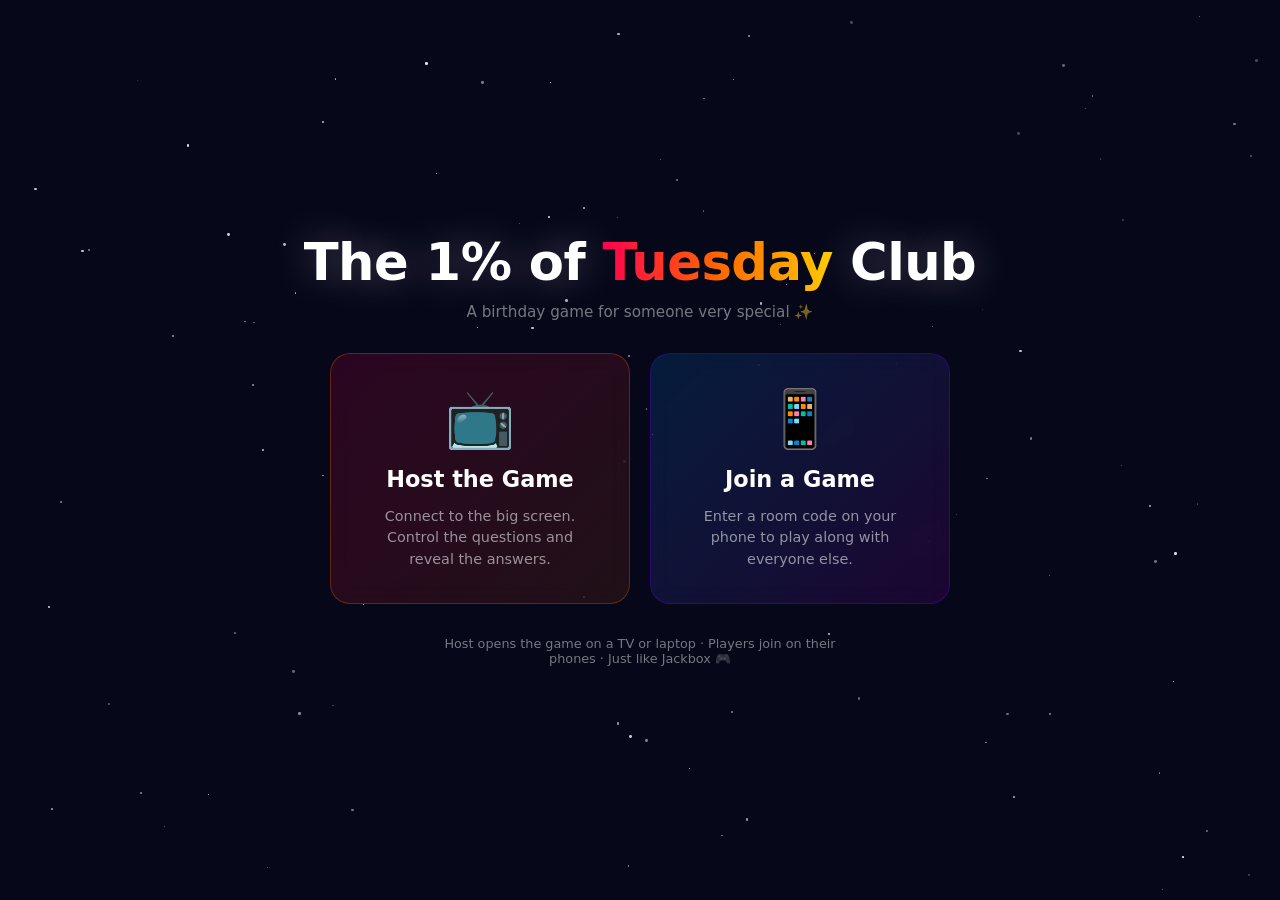
==== 1percent-tuesday/index.html @ ac0c2e14 "Add The 1% of Tuesday Club birthday game Jackbox-style multiplayer party game for Tuesday Powell's 3" ====
<!DOCTYPE html>
<html lang="en">
<head>
  <meta charset="UTF-8">
  <meta name="viewport" content="width=device-width, initial-scale=1.0">
  <title>The 1% of Tuesday Club</title>
  <link rel="stylesheet" href="styles.css">
  <style>
    body { overflow: auto; }
    #app { height: auto; min-height: 100vh; align-items: center; justify-content: center; padding: 40px 20px; display: flex; flex-direction: column; gap: 32px; }
    .card-link { display: block; text-decoration: none; color: inherit; border-radius: 20px; transition: transform .2s ease, box-shadow .2s ease; }
    .card-link:hover { transform: translateY(-4px); box-shadow: 0 20px 60px rgba(0,0,0,.4); }
    .route-card { padding: 32px; display: flex; flex-direction: column; align-items: center; gap: 14px; text-align: center; }
    .route-icon { font-size: 3.5rem; }
    .route-title { font-size: 1.4rem; font-weight: 900; }
    .route-desc { font-size: .9rem; color: rgba(255,255,255,.55); line-height: 1.5; max-width: 220px; }
    .cards-row { display: flex; gap: 20px; flex-wrap: wrap; justify-content: center; width: 100%; max-width: 680px; }
    .host-card { background: linear-gradient(135deg,rgba(255,0,80,.15),rgba(255,102,0,.1)); border: 1px solid rgba(255,100,0,.3); }
    .join-card { background: linear-gradient(135deg,rgba(0,153,255,.15),rgba(204,0,255,.1)); border: 1px solid rgba(100,0,255,.3); }
    .cards-row .card-link { flex: 1; min-width: 200px; max-width: 300px; }
    .subtitle { font-size: .95rem; color: rgba(255,255,255,.45); text-align: center; }
  </style>
</head>
<body>
  <div id="starfield"></div>
  <div id="app">
    <div class="flex-col flex-center gap-12" style="text-align:center">
      <div class="game-title">
        <span class="white">The 1% of&nbsp;</span><span class="rainbow-text">Tuesday</span><span class="white">&nbsp;Club</span>
      </div>
      <div class="subtitle">A birthday game for someone very special ✨</div>
    </div>

    <div class="cards-row">
      <a class="card-link" href="host.html">
        <div class="route-card glass host-card">
          <div class="route-icon">📺</div>
          <div class="route-title">Host the Game</div>
          <div class="route-desc">Connect to the big screen. Control the questions and reveal the answers.</div>
        </div>
      </a>
      <a class="card-link" href="player.html">
        <div class="route-card glass join-card">
          <div class="route-icon">📱</div>
          <div class="route-title">Join a Game</div>
          <div class="route-desc">Enter a room code on your phone to play along with everyone else.</div>
        </div>
      </a>
    </div>

    <div class="subtitle" style="font-size:.8rem; max-width:440px">
      Host opens the game on a TV or laptop · Players join on their phones · Just like Jackbox 🎮
    </div>
  </div>

  <script>
    const sf = document.getElementById('starfield');
    for (let i = 0; i < 120; i++) {
      const s = document.createElement('div');
      const sz = Math.random() * 2.5 + .5;
      s.className = 'star';
      s.style.cssText = `left:${Math.random()*100}%;top:${Math.random()*100}%;width:${sz}px;height:${sz}px;--dur:${2+Math.random()*5}s;--delay:${Math.random()*5}s;--op:${.2+Math.random()*.7}`;
      sf.appendChild(s);
    }
  </script>
</body>
</html>
---- 1percent-tuesday/styles.css ----
*, *::before, *::after { margin: 0; padding: 0; box-sizing: border-box; }

html, body {
  height: 100%;
  font-family: 'Segoe UI', system-ui, -apple-system, sans-serif;
  background: #07071a;
  color: #fff;
  overflow: hidden;
  -webkit-tap-highlight-color: transparent;
  user-select: none;
}

/* ── STARFIELD ── */
#starfield {
  position: fixed; inset: 0; pointer-events: none; z-index: 0; overflow: hidden;
}
.star {
  position: absolute; border-radius: 50%; background: #fff;
  animation: twinkle var(--dur, 3s) ease-in-out infinite var(--delay, 0s);
  opacity: var(--op, 0.5);
}
@keyframes twinkle {
  0%,100% { opacity: var(--op,.5); transform: scale(1); }
  50% { opacity: 0.1; transform: scale(0.6); }
}

/* ── LAYOUT ── */
#app { position: relative; z-index: 1; height: 100vh; overflow: hidden; display: flex; flex-direction: column; }
.screen { display: none; flex-direction: column; height: 100vh; overflow-y: auto; padding: 20px; }
.screen.active { display: flex; animation: fadeIn .35s ease; }
@keyframes fadeIn { from { opacity: 0; transform: translateY(8px); } to { opacity: 1; transform: translateY(0); } }

/* ── RAINBOW UTILITIES ── */
.rainbow-text {
  background: linear-gradient(90deg, #ff0050,#ff6600,#ffcc00,#33ff99,#0099ff,#cc00ff,#ff0050);
  background-size: 300% auto;
  -webkit-background-clip: text; background-clip: text; -webkit-text-fill-color: transparent;
  animation: rainbowFlow 3s linear infinite;
}
@keyframes rainbowFlow { to { background-position: 300% center; } }

.rainbow-border {
  border: 2px solid transparent;
  background: linear-gradient(#0d0d2b,#0d0d2b) padding-box,
              linear-gradient(135deg,#ff0050,#ff6600,#ffcc00,#33ff99,#0099ff,#cc00ff) border-box;
}
.rainbow-bg {
  background: linear-gradient(135deg,#ff005033,#ff660033,#ffcc0033,#33ff9933,#0099ff33,#cc00ff33);
  border: 1px solid rgba(255,255,255,.1);
}

/* ── GAME TITLE ── */
.game-title { font-size: clamp(1.4rem, 5vw, 3.2rem); font-weight: 900; text-align: center; line-height: 1.1; letter-spacing: -.01em; }
.game-title .white { color: #fff; text-shadow: 0 0 40px rgba(255,255,255,.3); }

/* ── DIFFICULTY BADGE ── */
.diff-badge {
  display: inline-flex; align-items: center; justify-content: center;
  width: 72px; height: 72px; border-radius: 50%; font-size: 1rem; font-weight: 900;
  border: 3px solid; flex-shrink: 0;
}
.diff-100 { border-color: #33ff99; color: #33ff99; box-shadow: 0 0 20px #33ff9955; }
.diff-95  { border-color: #66ff66; color: #66ff66; }
.diff-90  { border-color: #99ff33; color: #99ff33; }
.diff-85  { border-color: #ccff00; color: #ccff00; }
.diff-80  { border-color: #ffee00; color: #ffee00; }
.diff-75  { border-color: #ffcc00; color: #ffcc00; }
.diff-70  { border-color: #ffaa00; color: #ffaa00; }
.diff-65  { border-color: #ff8800; color: #ff8800; }
.diff-60  { border-color: #ff6600; color: #ff6600; }
.diff-55  { border-color: #ff4400; color: #ff4400; }
.diff-50  { border-color: #ff2200; color: #ff2200; }
.diff-45  { border-color: #ff0055; color: #ff0055; }
.diff-40  { border-color: #ee0077; color: #ee0077; }
.diff-35  { border-color: #dd00aa; color: #dd00aa; }
.diff-30  { border-color: #cc00cc; color: #cc00cc; }
.diff-25  { border-color: #bb00ee; color: #bb00ee; }
.diff-20  { border-color: #9900ff; color: #9900ff; box-shadow: 0 0 20px #9900ff55; }
.diff-15  { border-color: #7700ff; color: #7700ff; }
.diff-10  { border-color: #5500ff; color: #5500ff; box-shadow: 0 0 25px #5500ff66; }
.diff-1   { border-color: #ff00ff; color: #ff00ff; box-shadow: 0 0 30px #ff00ff88; animation: pulseBadge 1s ease-in-out infinite; }
@keyframes pulseBadge { 0%,100% { box-shadow: 0 0 30px #ff00ff88; } 50% { box-shadow: 0 0 60px #ff00ffcc, 0 0 100px #ff00ff44; } }

/* ── QUESTION CARD ── */
.q-card {
  background: rgba(255,255,255,.06); border-radius: 20px; padding: clamp(16px,3vw,36px);
  backdrop-filter: blur(12px); border: 1px solid rgba(255,255,255,.1);
  max-width: 1000px; width: 100%; margin: 0 auto;
}
.q-text { font-size: clamp(1.1rem, 2.5vw, 1.8rem); font-weight: 700; line-height: 1.35; }

/* ── ANSWER GRID (HOST) ── */
.answer-grid { display: grid; grid-template-columns: 1fr 1fr; gap: 12px; margin-top: 20px; }
.answer-opt {
  display: flex; align-items: center; gap: 14px; padding: 16px 20px;
  border-radius: 14px; background: rgba(255,255,255,.07); border: 2px solid rgba(255,255,255,.12);
  font-size: clamp(.85rem, 1.6vw, 1.15rem); transition: all .4s ease; cursor: default;
}
.answer-opt .letter {
  width: 40px; height: 40px; border-radius: 50%; display: flex; align-items: center;
  justify-content: center; font-weight: 900; font-size: 1rem; flex-shrink: 0;
}
.answer-opt[data-letter="A"] .letter { background: #ff0055; }
.answer-opt[data-letter="B"] .letter { background: #0099ff; }
.answer-opt[data-letter="C"] .letter { background: #ffcc00; color: #000; }
.answer-opt[data-letter="D"] .letter { background: #cc00ff; }
.answer-opt.correct { background: rgba(51,255,153,.2); border-color: #33ff99; transform: scale(1.02); }
.answer-opt.wrong   { background: rgba(255,0,80,.12); border-color: #ff0055; opacity: .55; }
.answer-opt.correct .letter { background: #33ff99; color: #000; }

/* ── PICTURE OPTIONS ── */
.pic-grid { display: grid; grid-template-columns: 1fr 1fr; gap: 12px; margin-top: 16px; }
.pic-opt {
  display: flex; flex-direction: column; align-items: center; gap: 10px;
  padding: 20px 12px; border-radius: 14px; background: rgba(255,255,255,.07);
  border: 2px solid rgba(255,255,255,.12); font-size: clamp(.8rem,1.4vw,1rem);
  text-align: center; transition: all .4s ease; cursor: default;
}
.pic-opt .pic-emoji { font-size: clamp(2rem,5vw,3.5rem); }
.pic-opt.correct { background: rgba(51,255,153,.2); border-color: #33ff99; transform: scale(1.02); }
.pic-opt.wrong   { background: rgba(255,0,80,.12); border-color: #ff0055; opacity: .55; }

/* ── TIMER ── */
.timer-wrap { position: relative; width: 90px; height: 90px; flex-shrink: 0; }
.timer-wrap svg { transform: rotate(-90deg); width: 90px; height: 90px; }
.timer-track { fill: none; stroke: rgba(255,255,255,.1); stroke-width: 6; }
.timer-fill  { fill: none; stroke: #33ff99; stroke-width: 6; stroke-linecap: round; transition: stroke-dashoffset .9s linear, stroke .5s; }
.timer-num { position: absolute; inset: 0; display: flex; align-items: center; justify-content: center; font-size: 1.8rem; font-weight: 900; }
.timer-urgent .timer-fill { stroke: #ff0055; }
.timer-urgent .timer-num  { color: #ff0055; animation: shakeNum .3s ease infinite; }
@keyframes shakeNum { 0%,100% { transform: scale(1); } 50% { transform: scale(1.15); } }

/* ── PROGRESS BAR ── */
.prog-bar { width: 100%; height: 5px; background: rgba(255,255,255,.1); border-radius: 3px; overflow: hidden; }
.prog-fill { height: 100%; border-radius: 3px; background: linear-gradient(90deg,#ff0050,#ff6600,#ffcc00,#33ff99,#0099ff,#cc00ff); transition: width .5s ease; }

/* ── PLAYER CARDS (LOBBY / LEADERBOARD) ── */
.player-grid { display: flex; flex-wrap: wrap; gap: 12px; justify-content: center; }
.p-card {
  display: flex; flex-direction: column; align-items: center; gap: 6px;
  padding: 14px 12px; border-radius: 16px; background: rgba(255,255,255,.07);
  border: 1px solid rgba(255,255,255,.12); min-width: 90px; position: relative;
  transition: all .3s ease;
}
.p-card.tuesday-card { border-color: #ffcc00; background: rgba(255,204,0,.1); }
.tuesday-crown { position: absolute; top: -14px; left: 50%; transform: translateX(-50%); font-size: 1.4rem; }
.p-name { font-size: .78rem; font-weight: 700; text-align: center; max-width: 80px; overflow: hidden; text-overflow: ellipsis; white-space: nowrap; }
.p-score { font-size: 1.1rem; font-weight: 900; color: #ffcc00; }
.p-answered { font-size: .7rem; color: #33ff99; }

/* ── LEADERBOARD ── */
.lb-list { list-style: none; max-width: 640px; width: 100%; margin: 0 auto; }
.lb-item {
  display: flex; align-items: center; gap: 14px; padding: 14px 18px;
  border-radius: 14px; margin-bottom: 8px; background: rgba(255,255,255,.07);
  border: 1px solid rgba(255,255,255,.1); animation: slideIn .4s ease both;
}
.lb-item:nth-child(1) { background: rgba(255,215,0,.18); border-color: #ffd700; }
.lb-item:nth-child(2) { background: rgba(192,192,192,.15); border-color: #c0c0c0; }
.lb-item:nth-child(3) { background: rgba(205,127,50,.15); border-color: #cd7f32; }
@keyframes slideIn { from { opacity:0; transform:translateX(-30px); } to { opacity:1; transform:translateX(0); } }
.lb-rank { font-size: 1.4rem; font-weight: 900; width: 36px; text-align: center; flex-shrink: 0; }
.lb-info { flex: 1; min-width: 0; }
.lb-score { font-size: 1.2rem; font-weight: 900; color: #ffcc00; flex-shrink: 0; }

/* ── ROOM CODE ── */
.room-code-box {
  font-size: clamp(3rem, 10vw, 6rem); font-weight: 900; letter-spacing: .25em;
  text-align: center; padding: 20px 32px; border-radius: 20px;
  background: rgba(255,255,255,.07); border: 3px solid rgba(255,255,255,.2);
  font-family: 'Courier New', monospace;
}
.join-url { font-size: clamp(.8rem,2vw,1.1rem); color: rgba(255,255,255,.55); text-align: center; }

/* ── CELEBRATION ── */
.celebration-text { font-size: clamp(1rem, 2vw, 1.3rem); text-align: center; color: #ffcc00; padding: 10px 20px; border-radius: 12px; background: rgba(255,204,0,.1); border: 1px solid rgba(255,204,0,.2); }

/* ── BUTTONS ── */
.btn {
  border: none; border-radius: 14px; font-size: 1rem; font-weight: 700;
  cursor: pointer; padding: 14px 28px; transition: all .2s ease; display: inline-flex;
  align-items: center; justify-content: center; gap: 8px;
}
.btn:active { transform: scale(.97); }
.btn-primary { background: linear-gradient(135deg,#cc00ff,#0099ff); color: #fff; }
.btn-primary:hover { box-shadow: 0 8px 30px rgba(204,0,255,.4); transform: translateY(-2px); }
.btn-danger  { background: linear-gradient(135deg,#ff0050,#ff6600); color: #fff; }
.btn-gold    { background: linear-gradient(135deg,#ffcc00,#ff8800); color: #000; }
.btn-ghost   { background: rgba(255,255,255,.1); color: #fff; border: 1px solid rgba(255,255,255,.2); }
.btn-lg { font-size: 1.2rem; padding: 18px 36px; border-radius: 16px; width: 100%; }
.btn:disabled { opacity: .4; cursor: not-allowed; transform: none; }

/* ── INPUTS ── */
input[type="text"] {
  background: rgba(255,255,255,.1); border: 2px solid rgba(255,255,255,.25);
  border-radius: 14px; padding: 16px 20px; color: #fff; font-size: 1.1rem;
  width: 100%; outline: none; transition: border-color .3s; font-family: inherit;
}
input[type="text"]:focus { border-color: #cc00ff; box-shadow: 0 0 20px rgba(204,0,255,.2); }
input[type="text"]::placeholder { color: rgba(255,255,255,.35); }

/* ── MOBILE ANSWER BUTTONS ── */
.mob-answers { display: flex; flex-direction: column; gap: 10px; }
.mob-btn {
  width: 100%; padding: 18px 20px; border-radius: 16px; border: none;
  font-size: 1rem; font-weight: 700; cursor: pointer; transition: all .2s ease;
  display: flex; align-items: center; gap: 14px; text-align: left;
  min-height: 64px; font-family: inherit; color: #fff;
}
.mob-btn:active { transform: scale(.97); }
.mob-btn[data-letter="A"] { background: linear-gradient(135deg,#cc0044,#ff0055); }
.mob-btn[data-letter="B"] { background: linear-gradient(135deg,#005599,#0099ff); }
.mob-btn[data-letter="C"] { background: linear-gradient(135deg,#aa8800,#ffcc00); color: #111; }
.mob-btn[data-letter="D"] { background: linear-gradient(135deg,#880099,#cc00ff); }
.mob-btn .mob-letter { width: 36px; height: 36px; border-radius: 50%; background: rgba(0,0,0,.2); display: flex; align-items: center; justify-content: center; font-size: .9rem; font-weight: 900; flex-shrink: 0; }
.mob-btn.selected { filter: brightness(1.25); transform: scale(.98); box-shadow: 0 0 24px rgba(255,255,255,.3); }
.mob-btn.disabled { opacity: .45; pointer-events: none; }
.mob-btn.correct-reveal { background: linear-gradient(135deg,#009944,#33ff99) !important; color: #000 !important; }
.mob-btn.wrong-reveal   { background: linear-gradient(135deg,#880033,#ff0055) !important; opacity: .55; }
.mob-btn.wrong-reveal .mob-letter { color: #fff; }

/* ── AVATAR SELECTOR ── */
.avatar-grid { display: grid; grid-template-columns: repeat(5, 1fr); gap: 10px; }
.av-pick {
  display: flex; flex-direction: column; align-items: center; gap: 6px;
  padding: 10px 4px; border-radius: 14px; background: rgba(255,255,255,.07);
  border: 2px solid transparent; cursor: pointer; transition: all .2s ease;
}
.av-pick:hover { border-color: rgba(255,255,255,.3); background: rgba(255,255,255,.12); }
.av-pick.chosen { border-color: #ffcc00; background: rgba(255,204,0,.15); }
.av-emoji { font-size: 2rem; }
.av-name  { font-size: .65rem; font-weight: 600; color: rgba(255,255,255,.7); }

/* ── CONNECTION ROUND ── */
.conn-dot { width: 18px; height: 18px; border-radius: 50%; background: rgba(255,255,255,.15); transition: all .5s ease; flex-shrink: 0; }
.conn-dot.match { background: #33ff99; box-shadow: 0 0 10px #33ff99; }
.conn-dot.miss  { background: #ff0055; }

/* ── CONFETTI ── */
.confetti { position: fixed; inset: 0; pointer-events: none; z-index: 999; overflow: hidden; }
.cf { position: absolute; top: -20px; border-radius: 2px; animation: cfFall linear forwards; }
@keyframes cfFall { to { transform: translateY(110vh) rotate(720deg); opacity: 0; } }

/* ── WAITING PULSE ── */
.waiting-avatar { animation: waitPulse 2s ease-in-out infinite; }
@keyframes waitPulse { 0%,100% { transform: scale(1); filter: brightness(1); } 50% { transform: scale(1.08); filter: brightness(1.2); } }

/* ── MISC ── */
.glass { background: rgba(255,255,255,.06); backdrop-filter: blur(12px); border: 1px solid rgba(255,255,255,.1); border-radius: 20px; }
.section-label { font-size: .7rem; font-weight: 700; letter-spacing: .12em; text-transform: uppercase; color: rgba(255,255,255,.4); margin-bottom: 8px; }
.gap-8 { gap: 8px; }
.gap-12 { gap: 12px; }
.gap-16 { gap: 16px; }
.gap-20 { gap: 20px; }
.flex-col { display: flex; flex-direction: column; }
.flex-row { display: flex; flex-direction: row; }
.flex-center { align-items: center; justify-content: center; }
.text-center { text-align: center; }
.w-full { width: 100%; }
.mt-auto { margin-top: auto; }
.dimmed { color: rgba(255,255,255,.5); font-size: .85rem; }
.score-pop { animation: scorePop .4s cubic-bezier(.175,.885,.32,1.275); }
@keyframes scorePop { 0%{transform:scale(0);opacity:0} 80%{transform:scale(1.1)} 100%{transform:scale(1);opacity:1} }
.host-controls { display: flex; gap: 10px; flex-wrap: wrap; padding: 12px; background: rgba(0,0,0,.4); border-top: 1px solid rgba(255,255,255,.08); flex-shrink: 0; }

/* ── FINAL PODIUM ── */
.podium { display: flex; align-items: flex-end; justify-content: center; gap: 12px; padding: 20px 0; }
.podium-col { display: flex; flex-direction: column; align-items: center; gap: 8px; }
.podium-block { width: 110px; border-radius: 12px 12px 0 0; display: flex; align-items: flex-start; justify-content: center; padding-top: 12px; }
.podium-1 { height: 150px; background: linear-gradient(160deg,#ffd700,#ff8800); }
.podium-2 { height: 110px; background: linear-gradient(160deg,#c0c0c0,#888); }
.podium-3 { height: 80px; background: linear-gradient(160deg,#cd7f32,#7a4510); }

/* ── RESPONSIVE ── */
@media (max-width: 480px) {
  .answer-grid, .pic-grid { grid-template-columns: 1fr; }
  .avatar-grid { grid-template-columns: repeat(5,1fr); gap: 6px; }
  .av-emoji { font-size: 1.6rem; }
}
@media (min-height: 700px) and (max-width: 480px) {
  .mob-btn { padding: 22px 20px; font-size: 1.05rem; }
}
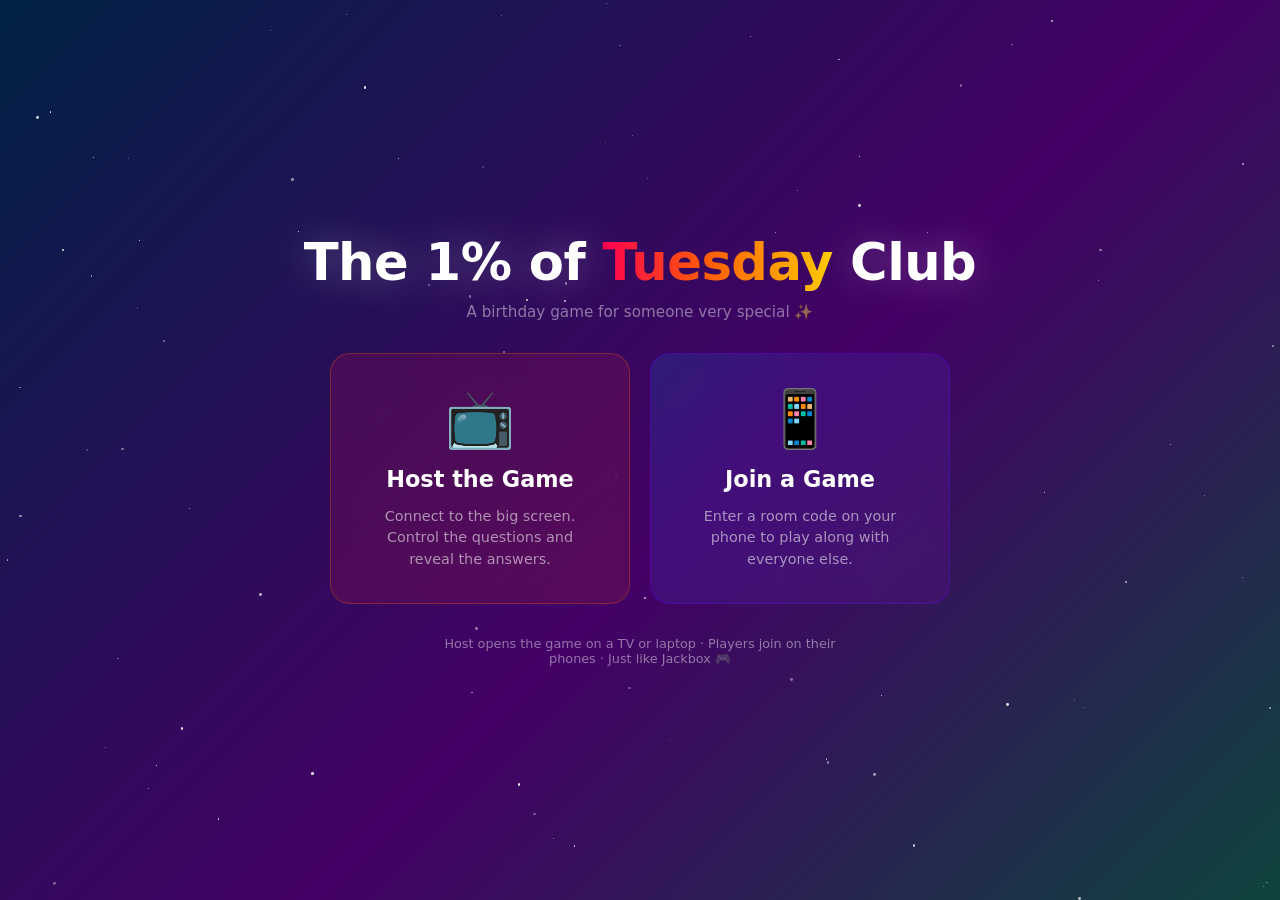
==== commit 246a1f4f: "Add animated background, floating symbols, fix correct/wrong bug, extend timer to 40s - styles.css: " ====
--- a/1percent-tuesday/index.html
+++ b/1percent-tuesday/index.html
@@ -54,14 +54,63 @@
   </div>
 
   <script>
+    // Starfield
     const sf = document.getElementById('starfield');
-    for (let i = 0; i < 120; i++) {
+    for (let i = 0; i < 100; i++) {
       const s = document.createElement('div');
       const sz = Math.random() * 2.5 + .5;
       s.className = 'star';
       s.style.cssText = `left:${Math.random()*100}%;top:${Math.random()*100}%;width:${sz}px;height:${sz}px;--dur:${2+Math.random()*5}s;--delay:${Math.random()*5}s;--op:${.2+Math.random()*.7}`;
       sf.appendChild(s);
     }
+
+    // Floating symbols
+    const SYMS = ['✦','◆','★','✺','✿','❀','◉','✷','✸','✹','✻','✼','❃','❄','❆','❇','❈','❉','❊','✱','✲','⬡','⬢','⬟','◈','◇','✵','✴','✳'];
+    const COLS = ['#ff0050','#ff6600','#ffcc00','#33ff99','#0099ff','#cc00ff','#ff66ff','#ffaacc','#aaffee','#ffffaa'];
+    const symContainer = document.createElement('div');
+    symContainer.style.cssText = 'position:fixed;inset:0;pointer-events:none;z-index:0;overflow:hidden';
+    document.body.appendChild(symContainer);
+
+    function spawnSymbol() {
+      const el = document.createElement('div');
+      const sym = SYMS[Math.floor(Math.random() * SYMS.length)];
+      const col = COLS[Math.floor(Math.random() * COLS.length)];
+      const size = 10 + Math.random() * 28;
+      const startX = Math.random() * 110 - 5;
+      const drift = (Math.random() - 0.5) * 120;
+      const dur = 8 + Math.random() * 14;
+      const delay = Math.random() * dur;
+      const rot = (Math.random() - 0.5) * 360;
+      el.textContent = sym;
+      el.style.cssText = `
+        position:absolute;
+        left:${startX}%;
+        top:-60px;
+        font-size:${size}px;
+        color:${col};
+        opacity:0;
+        text-shadow: 0 0 ${size/2}px ${col}88;
+        animation: floatSym ${dur}s ${delay}s linear infinite;
+        --drift:${drift}px;
+        --rot:${rot}deg;
+        --size:${size}px;
+      `;
+      symContainer.appendChild(el);
+    }
+
+    // Inject keyframes
+    const styleEl = document.createElement('style');
+    styleEl.textContent = `
+      @keyframes floatSym {
+        0%   { transform: translateY(0) translateX(0) rotate(0deg) scale(0.6); opacity: 0; }
+        8%   { opacity: 0.7; }
+        90%  { opacity: 0.4; }
+        100% { transform: translateY(110vh) translateX(var(--drift)) rotate(var(--rot)) scale(1); opacity: 0; }
+      }
+    `;
+    document.head.appendChild(styleEl);
+
+    for (let i = 0; i < 45; i++) spawnSymbol();
   </script>
 </body>
 </html>
--- a/1percent-tuesday/styles.css
+++ b/1percent-tuesday/styles.css
@@ -3,11 +3,24 @@
 html, body {
   height: 100%;
   font-family: 'Segoe UI', system-ui, -apple-system, sans-serif;
-  background: #07071a;
+  background: linear-gradient(-45deg,
+    #3d0066, #001166, #004433, #553300,
+    #660033, #003355, #220066, #005533,
+    #440066, #002244);
+  background-size: 500% 500%;
+  background-attachment: fixed;
+  animation: bgSwirl 16s ease infinite;
   color: #fff;
   overflow: hidden;
   -webkit-tap-highlight-color: transparent;
   user-select: none;
+}
+@keyframes bgSwirl {
+  0%   { background-position: 0% 20%; }
+  25%  { background-position: 80% 0%; }
+  50%  { background-position: 100% 80%; }
+  75%  { background-position: 20% 100%; }
+  100% { background-position: 0% 20%; }
 }
 
 /* ── STARFIELD ── */
@@ -208,10 +221,11 @@
   min-height: 64px; font-family: inherit; color: #fff;
 }
 .mob-btn:active { transform: scale(.97); }
-.mob-btn[data-letter="A"] { background: linear-gradient(135deg,#cc0044,#ff0055); }
-.mob-btn[data-letter="B"] { background: linear-gradient(135deg,#005599,#0099ff); }
-.mob-btn[data-letter="C"] { background: linear-gradient(135deg,#aa8800,#ffcc00); color: #111; }
-.mob-btn[data-letter="D"] { background: linear-gradient(135deg,#880099,#cc00ff); }
+.mob-btn[data-letter="A"],
+.mob-btn[data-letter="B"],
+.mob-btn[data-letter="C"],
+.mob-btn[data-letter="D"] { background: rgba(15,15,35,0.85); border: 2px solid rgba(255,255,255,0.18); color: #fff; }
+.mob-btn[data-letter="C"] { color: #fff; }
 .mob-btn .mob-letter { width: 36px; height: 36px; border-radius: 50%; background: rgba(0,0,0,.2); display: flex; align-items: center; justify-content: center; font-size: .9rem; font-weight: 900; flex-shrink: 0; }
 .mob-btn.selected { filter: brightness(1.25); transform: scale(.98); box-shadow: 0 0 24px rgba(255,255,255,.3); }
 .mob-btn.disabled { opacity: .45; pointer-events: none; }
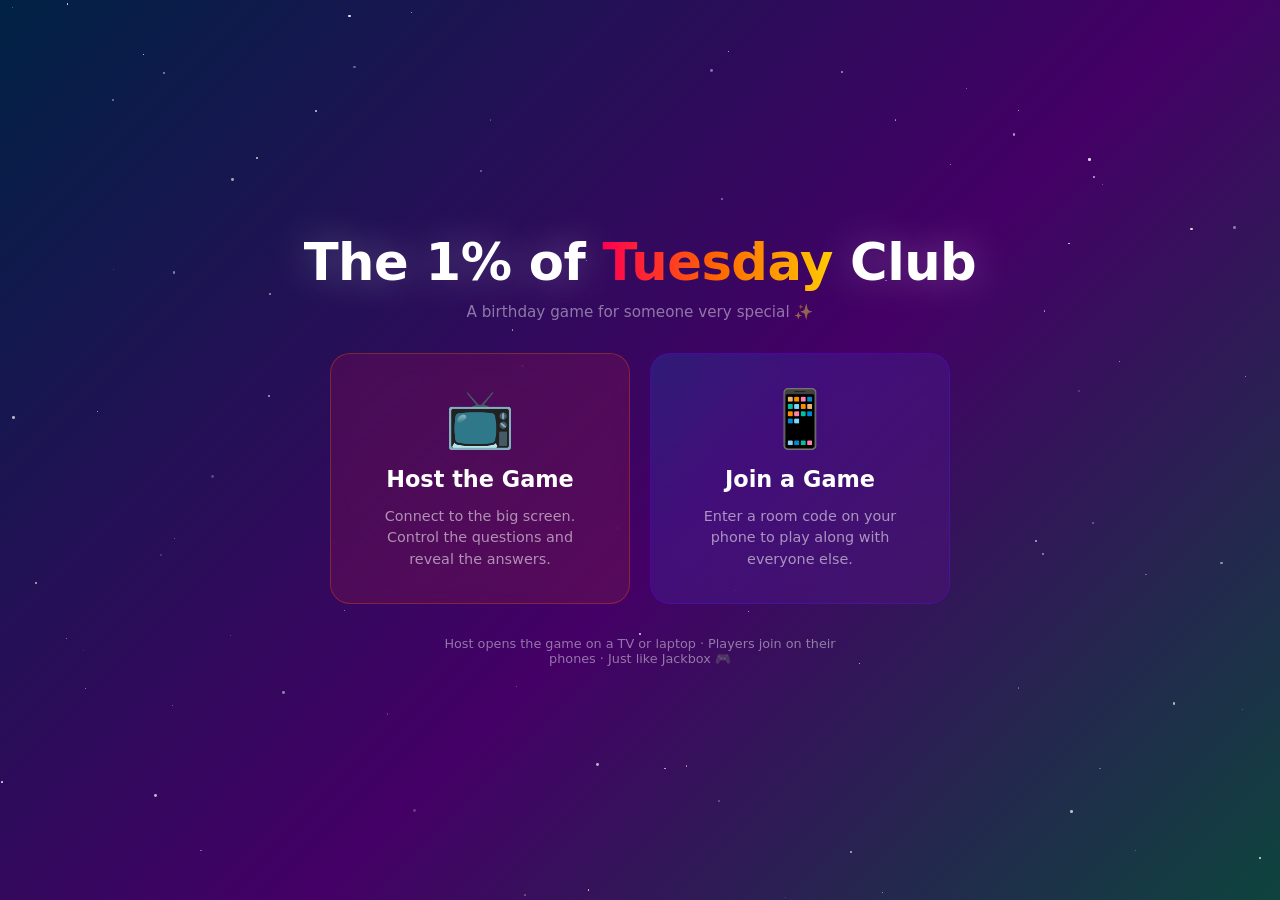
==== commit 95e7da92: "Static game background (force !important), slower lobby swirl, rainbow arcs on landing page - styles" ====
--- a/1percent-tuesday/index.html
+++ b/1percent-tuesday/index.html
@@ -107,10 +107,46 @@
         90%  { opacity: 0.4; }
         100% { transform: translateY(110vh) translateX(var(--drift)) rotate(var(--rot)) scale(1); opacity: 0; }
       }
+      @keyframes rainbowAppear {
+        0%   { opacity: 0; }
+        15%  { opacity: 1; }
+        75%  { opacity: 1; }
+        100% { opacity: 0; }
+      }
+      .rainbow-arc {
+        position: fixed;
+        width: 120vw;
+        height: 120vw;
+        left: 50%;
+        top: 75vh;
+        transform: translateX(-50%);
+        border-radius: 50%;
+        pointer-events: none;
+        z-index: 1;
+        opacity: 0;
+        box-shadow:
+          0 0 0 5px rgba(255,0,0,.55),
+          0 0 0 13px rgba(255,140,0,.55),
+          0 0 0 21px rgba(255,230,0,.55),
+          0 0 0 29px rgba(0,200,60,.55),
+          0 0 0 37px rgba(0,100,255,.55),
+          0 0 0 45px rgba(140,0,255,.55);
+        animation: rainbowAppear 7s ease-in-out forwards;
+      }
     `;
     document.head.appendChild(styleEl);
 
     for (let i = 0; i < 45; i++) spawnSymbol();
+
+    // Rainbow arcs — appear periodically like after rain
+    function spawnRainbow() {
+      const arc = document.createElement('div');
+      arc.className = 'rainbow-arc';
+      document.body.appendChild(arc);
+      setTimeout(() => arc.remove(), 7200);
+      setTimeout(spawnRainbow, 18000 + Math.random() * 18000);
+    }
+    setTimeout(spawnRainbow, 3000 + Math.random() * 4000);
   </script>
 </body>
 </html>
--- a/1percent-tuesday/styles.css
+++ b/1percent-tuesday/styles.css
@@ -9,7 +9,7 @@
     #440066, #002244);
   background-size: 500% 500%;
   background-attachment: fixed;
-  animation: bgSwirl 16s ease infinite;
+  animation: bgSwirl 32s ease infinite;
   color: #fff;
   overflow: hidden;
   -webkit-tap-highlight-color: transparent;
@@ -21,6 +21,16 @@
   50%  { background-position: 100% 80%; }
   75%  { background-position: 20% 100%; }
   100% { background-position: 0% 20%; }
+}
+
+/* ── GAME-ACTIVE BRIGHT BACKGROUND ── */
+html.game-active,
+html.game-active body {
+  background: linear-gradient(135deg,
+    #7700ff 0%, #ff0066 25%, #ff7700 50%, #00aaff 75%, #cc00ff 100%) !important;
+  background-size: 100% 100% !important;
+  background-attachment: fixed !important;
+  animation: none !important;
 }
 
 /* ── STARFIELD ── */
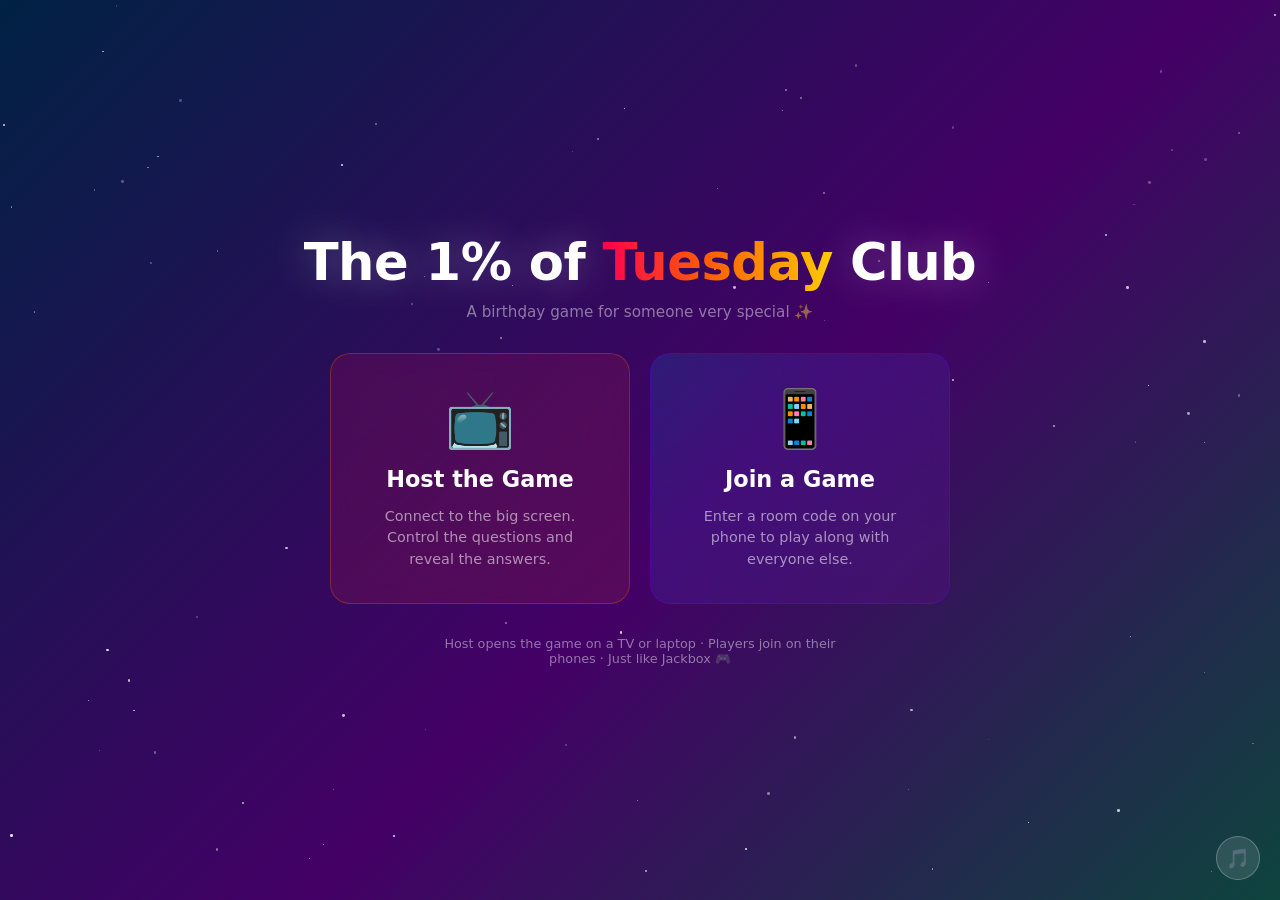
==== commit 1dbb5af3: "Add ambient music to landing page — gentle A-major pentatonic arpeggio loop Starts on first user int" ====
--- a/1percent-tuesday/index.html
+++ b/1percent-tuesday/index.html
@@ -52,6 +52,9 @@
       Host opens the game on a TV or laptop · Players join on their phones · Just like Jackbox 🎮
     </div>
   </div>
+
+  <!-- Music toggle button -->
+  <button id="music-btn" style="position:fixed;bottom:20px;right:20px;z-index:99;background:rgba(255,255,255,.12);border:1px solid rgba(255,255,255,.25);border-radius:50%;width:44px;height:44px;font-size:1.2rem;cursor:pointer;backdrop-filter:blur(8px);transition:background .2s" title="Toggle music">🎵</button>
 
   <script>
     // Starfield
@@ -147,6 +150,69 @@
       setTimeout(spawnRainbow, 18000 + Math.random() * 18000);
     }
     setTimeout(spawnRainbow, 3000 + Math.random() * 4000);
+
+    // ── LANDING PAGE AMBIENT MUSIC ──
+    let actx = null, musicOn = false, musicInterval = null, musicStep = 0;
+
+    // A-major pentatonic arpeggio — gentle, celebratory
+    const MELODY = [
+      440, 554, 659, 880,  740, 659, 554, 440,
+      330, 440, 554, 659,  880, 659, 554, 330,
+      440, 659, 880, 1047, 880, 659, 440, 330,
+      554, 659, 880, 740,  659, 554, 440, 330
+    ];
+    // Soft bass chord notes underneath (every 8 steps)
+    const BASS = [220, 0, 0, 0, 0, 0, 0, 0,  247, 0, 0, 0, 0, 0, 0, 0,
+                  165, 0, 0, 0, 0, 0, 0, 0,  185, 0, 0, 0, 0, 0, 0, 0];
+
+    function playNote(freq, vol, dur, type = 'sine') {
+      if (!actx) return;
+      const t = actx.currentTime;
+      const o = actx.createOscillator(), g = actx.createGain();
+      o.connect(g); g.connect(actx.destination);
+      o.type = type; o.frequency.value = freq;
+      g.gain.setValueAtTime(0, t);
+      g.gain.linearRampToValueAtTime(vol, t + 0.025);
+      g.gain.exponentialRampToValueAtTime(0.001, t + dur);
+      o.start(t); o.stop(t + dur + 0.05);
+    }
+
+    function startLandingMusic() {
+      if (!actx) actx = new (window.AudioContext || window.webkitAudioContext)();
+      if (actx.state === 'suspended') actx.resume();
+      clearInterval(musicInterval);
+      musicStep = 0;
+      const STEP = 340; // ms per arpeggio note (~88 BPM 8ths)
+      musicInterval = setInterval(() => {
+        const s = musicStep % 32;
+        playNote(MELODY[s], 0.055, 0.55);                    // sparkly melody
+        if (s % 4 === 0) playNote(MELODY[s] * 0.5, 0.025, 0.9); // soft octave below
+        if (BASS[s]) playNote(BASS[s], 0.045, 1.1, 'triangle'); // bass pad
+        musicStep++;
+      }, STEP);
+      musicOn = true;
+      document.getElementById('music-btn').textContent = '🔇';
+    }
+
+    function stopLandingMusic() {
+      clearInterval(musicInterval);
+      musicOn = false;
+      document.getElementById('music-btn').textContent = '🎵';
+    }
+
+    // Start on first interaction anywhere on page
+    function firstInteraction() {
+      document.removeEventListener('click', firstInteraction);
+      document.removeEventListener('touchstart', firstInteraction);
+      startLandingMusic();
+    }
+    document.addEventListener('click', firstInteraction);
+    document.addEventListener('touchstart', firstInteraction);
+
+    document.getElementById('music-btn').addEventListener('click', e => {
+      e.stopPropagation();
+      musicOn ? stopLandingMusic() : startLandingMusic();
+    });
   </script>
 </body>
 </html>
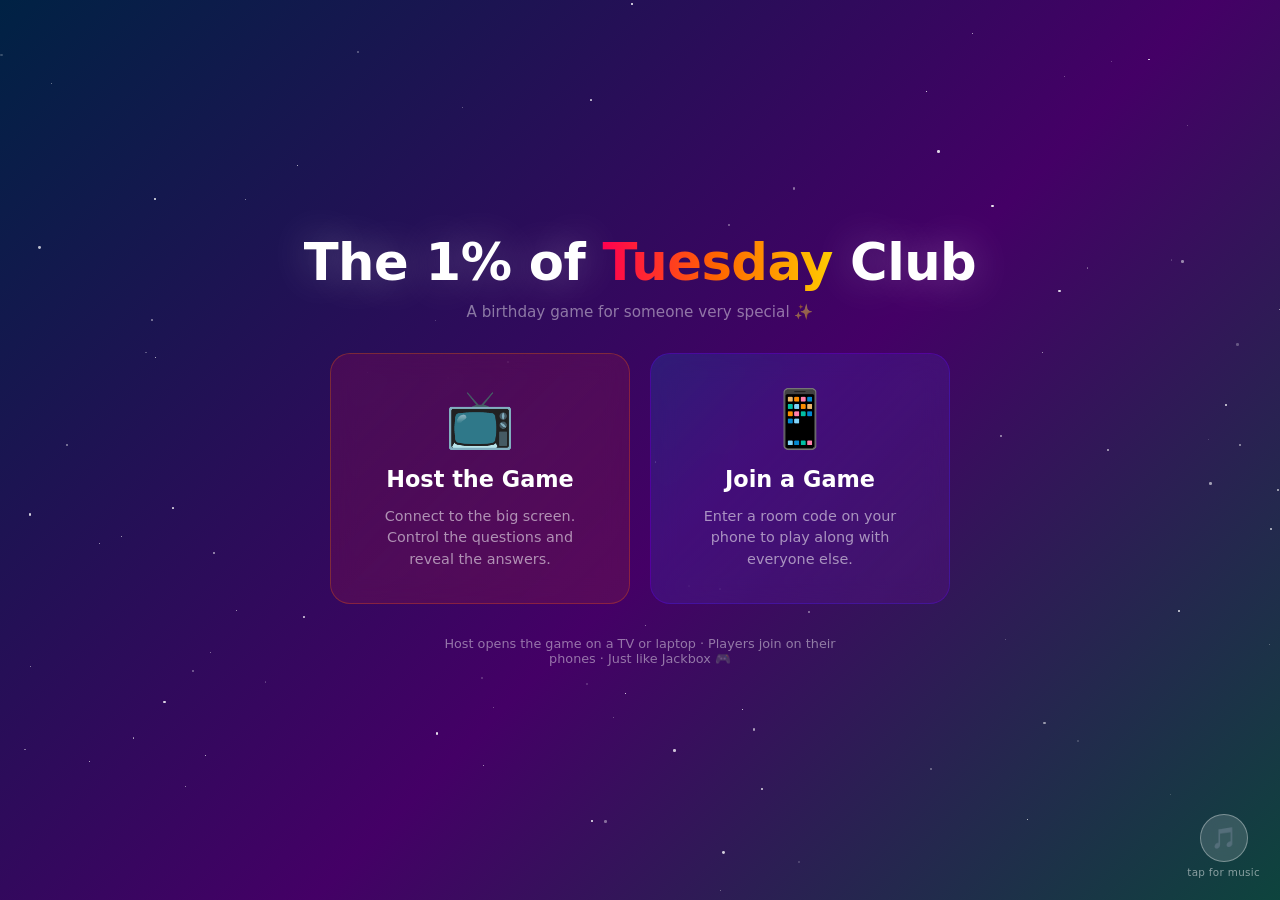
==== commit bc4fdbf7: "Fix landing page music button; rewrite 5 game beats as genuinely different tunes Landing page: music" ====
--- a/1percent-tuesday/index.html
+++ b/1percent-tuesday/index.html
@@ -53,8 +53,11 @@
     </div>
   </div>
 
-  <!-- Music toggle button -->
-  <button id="music-btn" style="position:fixed;bottom:20px;right:20px;z-index:99;background:rgba(255,255,255,.12);border:1px solid rgba(255,255,255,.25);border-radius:50%;width:44px;height:44px;font-size:1.2rem;cursor:pointer;backdrop-filter:blur(8px);transition:background .2s" title="Toggle music">🎵</button>
+  <!-- Music button — prominent so users know to tap it -->
+  <div id="music-wrap" style="position:fixed;bottom:22px;right:20px;z-index:99;display:flex;flex-direction:column;align-items:center;gap:4px">
+    <button id="music-btn" style="background:rgba(255,255,255,.15);border:1px solid rgba(255,255,255,.35);border-radius:50%;width:48px;height:48px;font-size:1.3rem;cursor:pointer;backdrop-filter:blur(8px);animation:musicPulse 2s ease-in-out infinite">🎵</button>
+    <span id="music-label" style="font-size:.65rem;color:rgba(255,255,255,.5);letter-spacing:.03em">tap for music</span>
+  </div>
 
   <script>
     // Starfield
@@ -151,22 +154,25 @@
     }
     setTimeout(spawnRainbow, 3000 + Math.random() * 4000);
 
+    // pulse animation for the music button
+    const musicStyle = document.createElement('style');
+    musicStyle.textContent = `@keyframes musicPulse { 0%,100%{transform:scale(1);opacity:.8} 50%{transform:scale(1.12);opacity:1} }`;
+    document.head.appendChild(musicStyle);
+
     // ── LANDING PAGE AMBIENT MUSIC ──
     let actx = null, musicOn = false, musicInterval = null, musicStep = 0;
 
-    // A-major pentatonic arpeggio — gentle, celebratory
     const MELODY = [
       440, 554, 659, 880,  740, 659, 554, 440,
       330, 440, 554, 659,  880, 659, 554, 330,
-      440, 659, 880, 1047, 880, 659, 440, 330,
+      440, 659, 880,1047,  880, 659, 440, 330,
       554, 659, 880, 740,  659, 554, 440, 330
     ];
-    // Soft bass chord notes underneath (every 8 steps)
-    const BASS = [220, 0, 0, 0, 0, 0, 0, 0,  247, 0, 0, 0, 0, 0, 0, 0,
-                  165, 0, 0, 0, 0, 0, 0, 0,  185, 0, 0, 0, 0, 0, 0, 0];
-
-    function playNote(freq, vol, dur, type = 'sine') {
-      if (!actx) return;
+    const BASS = [220,0,0,0,0,0,0,0, 247,0,0,0,0,0,0,0,
+                  165,0,0,0,0,0,0,0, 185,0,0,0,0,0,0,0];
+
+    function lp_note(freq, vol, dur, type='sine') {
+      if (!actx || actx.state !== 'running') return;
       const t = actx.currentTime;
       const o = actx.createOscillator(), g = actx.createGain();
       o.connect(g); g.connect(actx.destination);
@@ -179,38 +185,32 @@
 
     function startLandingMusic() {
       if (!actx) actx = new (window.AudioContext || window.webkitAudioContext)();
-      if (actx.state === 'suspended') actx.resume();
-      clearInterval(musicInterval);
-      musicStep = 0;
-      const STEP = 340; // ms per arpeggio note (~88 BPM 8ths)
-      musicInterval = setInterval(() => {
-        const s = musicStep % 32;
-        playNote(MELODY[s], 0.055, 0.55);                    // sparkly melody
-        if (s % 4 === 0) playNote(MELODY[s] * 0.5, 0.025, 0.9); // soft octave below
-        if (BASS[s]) playNote(BASS[s], 0.045, 1.1, 'triangle'); // bass pad
-        musicStep++;
-      }, STEP);
-      musicOn = true;
-      document.getElementById('music-btn').textContent = '🔇';
+      actx.resume().then(() => {
+        clearInterval(musicInterval);
+        musicStep = 0;
+        musicInterval = setInterval(() => {
+          const s = musicStep % 32;
+          lp_note(MELODY[s], 0.055, 0.55);
+          if (s % 4 === 0) lp_note(MELODY[s] * 0.5, 0.025, 0.9);
+          if (BASS[s]) lp_note(BASS[s], 0.045, 1.1, 'triangle');
+          musicStep++;
+        }, 340);
+        musicOn = true;
+        document.getElementById('music-btn').textContent = '🔇';
+        document.getElementById('music-label').textContent = 'music on';
+        document.getElementById('music-btn').style.animation = 'none';
+      });
     }
 
     function stopLandingMusic() {
       clearInterval(musicInterval);
       musicOn = false;
       document.getElementById('music-btn').textContent = '🎵';
-    }
-
-    // Start on first interaction anywhere on page
-    function firstInteraction() {
-      document.removeEventListener('click', firstInteraction);
-      document.removeEventListener('touchstart', firstInteraction);
-      startLandingMusic();
-    }
-    document.addEventListener('click', firstInteraction);
-    document.addEventListener('touchstart', firstInteraction);
-
-    document.getElementById('music-btn').addEventListener('click', e => {
-      e.stopPropagation();
+      document.getElementById('music-label').textContent = 'tap for music';
+      document.getElementById('music-btn').style.animation = 'musicPulse 2s ease-in-out infinite';
+    }
+
+    document.getElementById('music-btn').addEventListener('click', () => {
       musicOn ? stopLandingMusic() : startLandingMusic();
     });
   </script>
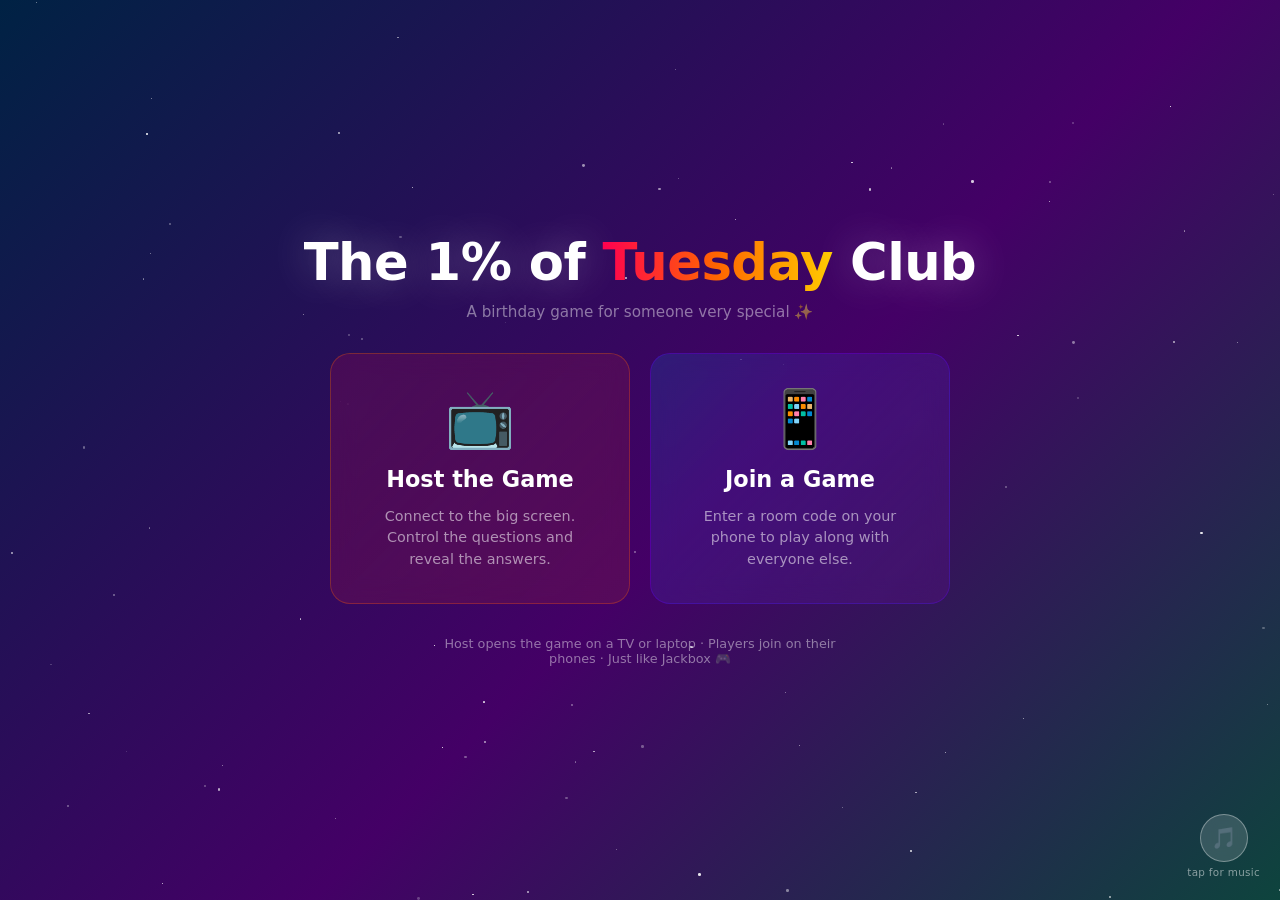
==== commit e698704a: "Fix landing page music: unlock AudioContext on touchstart/mousedown before navigation fires AudioCon" ====
--- a/1percent-tuesday/index.html
+++ b/1percent-tuesday/index.html
@@ -156,11 +156,13 @@
 
     // pulse animation for the music button
     const musicStyle = document.createElement('style');
-    musicStyle.textContent = `@keyframes musicPulse { 0%,100%{transform:scale(1);opacity:.8} 50%{transform:scale(1.12);opacity:1} }`;
+    musicStyle.textContent = `@keyframes musicPulse { 0%,100%{transform:scale(1);opacity:.8} 50%{transform:scale(1.15);opacity:1} }`;
     document.head.appendChild(musicStyle);
 
     // ── LANDING PAGE AMBIENT MUSIC ──
-    let actx = null, musicOn = false, musicInterval = null, musicStep = 0;
+    // AudioContext created immediately (suspended) — unlocked on first gesture
+    const actx = new (window.AudioContext || window.webkitAudioContext)();
+    let musicOn = false, musicInterval = null, musicStep = 0;
 
     const MELODY = [
       440, 554, 659, 880,  740, 659, 554, 440,
@@ -172,7 +174,7 @@
                   165,0,0,0,0,0,0,0, 185,0,0,0,0,0,0,0];
 
     function lp_note(freq, vol, dur, type='sine') {
-      if (!actx || actx.state !== 'running') return;
+      if (actx.state !== 'running') return;
       const t = actx.currentTime;
       const o = actx.createOscillator(), g = actx.createGain();
       o.connect(g); g.connect(actx.destination);
@@ -183,23 +185,20 @@
       o.start(t); o.stop(t + dur + 0.05);
     }
 
-    function startLandingMusic() {
-      if (!actx) actx = new (window.AudioContext || window.webkitAudioContext)();
-      actx.resume().then(() => {
-        clearInterval(musicInterval);
-        musicStep = 0;
-        musicInterval = setInterval(() => {
-          const s = musicStep % 32;
-          lp_note(MELODY[s], 0.055, 0.55);
-          if (s % 4 === 0) lp_note(MELODY[s] * 0.5, 0.025, 0.9);
-          if (BASS[s]) lp_note(BASS[s], 0.045, 1.1, 'triangle');
-          musicStep++;
-        }, 340);
-        musicOn = true;
-        document.getElementById('music-btn').textContent = '🔇';
-        document.getElementById('music-label').textContent = 'music on';
-        document.getElementById('music-btn').style.animation = 'none';
-      });
+    function startMusicLoop() {
+      if (musicOn) return;
+      musicOn = true;
+      musicStep = 0;
+      document.getElementById('music-btn').textContent = '🔇';
+      document.getElementById('music-label').textContent = 'music on';
+      document.getElementById('music-btn').style.animation = 'none';
+      musicInterval = setInterval(() => {
+        const s = musicStep % 32;
+        lp_note(MELODY[s], 0.055, 0.55);
+        if (s % 4 === 0) lp_note(MELODY[s] * 0.5, 0.025, 0.9);
+        if (BASS[s]) lp_note(BASS[s], 0.045, 1.1, 'triangle');
+        musicStep++;
+      }, 340);
     }
 
     function stopLandingMusic() {
@@ -210,8 +209,18 @@
       document.getElementById('music-btn').style.animation = 'musicPulse 2s ease-in-out infinite';
     }
 
-    document.getElementById('music-btn').addEventListener('click', () => {
-      musicOn ? stopLandingMusic() : startLandingMusic();
+    // Unlock AudioContext on the earliest possible gesture (before navigation fires)
+    function unlockAndPlay() {
+      actx.resume().then(() => { if (!musicOn) startMusicLoop(); });
+    }
+    document.addEventListener('touchstart', unlockAndPlay, { once: true, passive: true });
+    document.addEventListener('mousedown',  unlockAndPlay, { once: true });
+
+    // Manual toggle button
+    document.getElementById('music-btn').addEventListener('click', e => {
+      e.stopPropagation();
+      if (musicOn) { stopLandingMusic(); }
+      else { actx.resume().then(startMusicLoop); }
     });
   </script>
 </body>
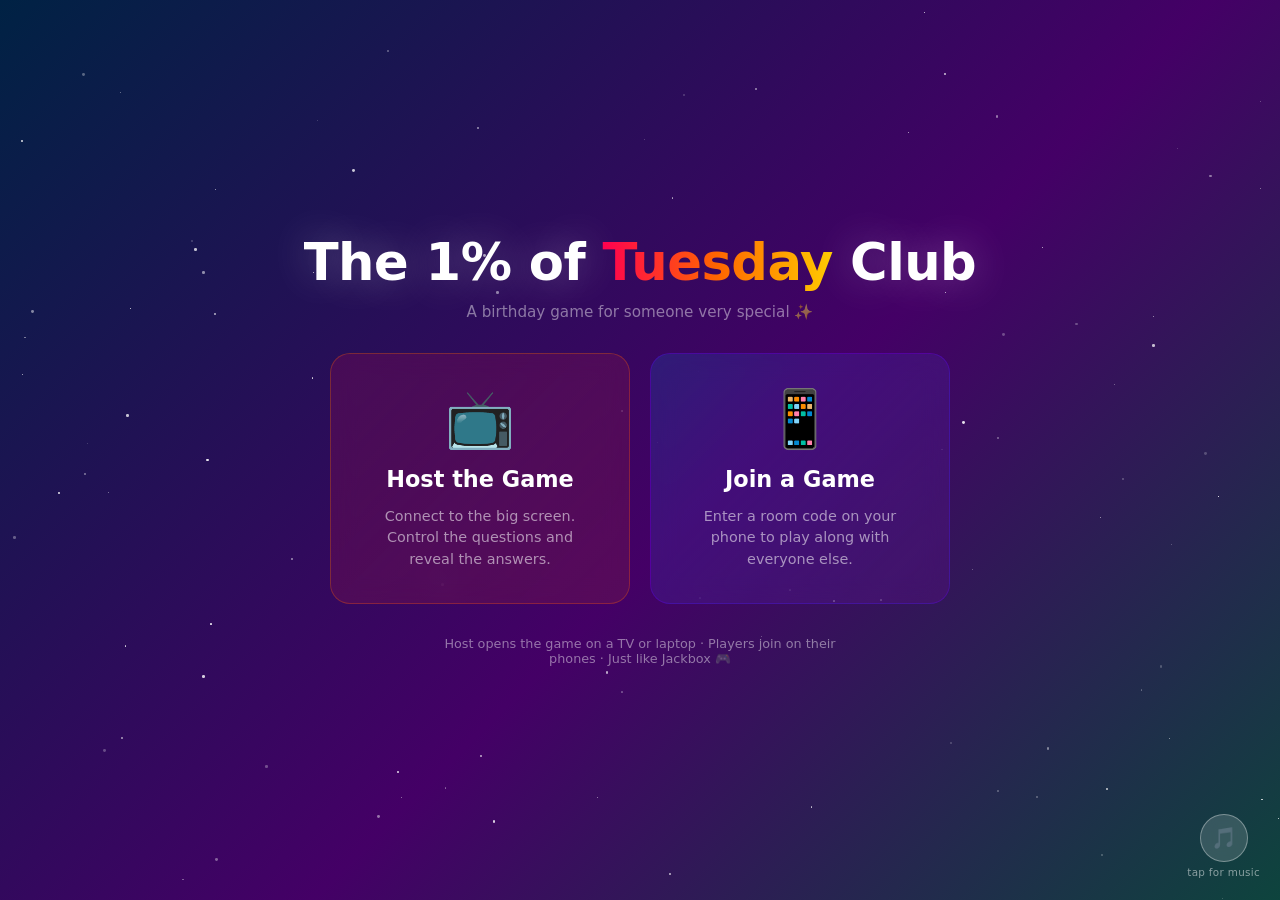
==== commit 126bfb59: "Redesign landing page music — gentle funky groove with dense syncopated notes 4 layers at 170ms/step" ====
--- a/1percent-tuesday/index.html
+++ b/1percent-tuesday/index.html
@@ -164,14 +164,35 @@
     const actx = new (window.AudioContext || window.webkitAudioContext)();
     let musicOn = false, musicInterval = null, musicStep = 0;
 
+    // Gentle funky groove — A major pentatonic, 170ms 16th-note steps (~88 BPM)
+    // Four layers: syncopated melody, answering counter-melody, walking bass, slow pad
+
+    // Main melody — lots of notes, syncopated
     const MELODY = [
-      440, 554, 659, 880,  740, 659, 554, 440,
-      330, 440, 554, 659,  880, 659, 554, 330,
-      440, 659, 880,1047,  880, 659, 440, 330,
-      554, 659, 880, 740,  659, 554, 440, 330
-    ];
-    const BASS = [220,0,0,0,0,0,0,0, 247,0,0,0,0,0,0,0,
-                  165,0,0,0,0,0,0,0, 185,0,0,0,0,0,0,0];
+      440,  0, 554,  0, 659,554,  0,440,
+      659,  0, 740,659,  0,554,440,  0,
+      659,740, 880,  0, 740,659,  0,554,
+      440,659, 880,740,   0,659,554,  0
+    ];
+    // Counter-melody — answers the main melody
+    const COUNTER = [
+        0,  0,  0,  0, 440,  0,  0,330,
+        0,  0, 523,  0,   0,440,  0,  0,
+      440,  0,   0,  0, 554,  0,  0,440,
+        0,440,   0,523,   0,  0,440,  0
+    ];
+    // Walking bass — funky & active
+    const BASS = [
+      110,  0,92.5,  0,87.3,  0,  98,  0,
+     82.4,  0,87.3,  0,  98,  0,87.3,  0,
+      110,  0,  98,  0,87.3,  0,92.5,  0,
+      110,92.5,87.3, 0,82.4,87.3,  98,  0
+    ];
+    // Slow pad — harmonic foundation
+    const PAD = [
+      220,0,0,0,0,0,0,0,  0,0,0,0,261,0,0,0,
+      220,0,0,0,0,0,0,0,  294,0,0,0,261,0,0,0
+    ];
 
     function lp_note(freq, vol, dur, type='sine') {
       if (actx.state !== 'running') return;
@@ -180,9 +201,9 @@
       o.connect(g); g.connect(actx.destination);
       o.type = type; o.frequency.value = freq;
       g.gain.setValueAtTime(0, t);
-      g.gain.linearRampToValueAtTime(vol, t + 0.025);
+      g.gain.linearRampToValueAtTime(vol, t + 0.018);
       g.gain.exponentialRampToValueAtTime(0.001, t + dur);
-      o.start(t); o.stop(t + dur + 0.05);
+      o.start(t); o.stop(t + dur + 0.04);
     }
 
     function startMusicLoop() {
@@ -194,11 +215,14 @@
       document.getElementById('music-btn').style.animation = 'none';
       musicInterval = setInterval(() => {
         const s = musicStep % 32;
-        lp_note(MELODY[s], 0.055, 0.55);
-        if (s % 4 === 0) lp_note(MELODY[s] * 0.5, 0.025, 0.9);
-        if (BASS[s]) lp_note(BASS[s], 0.045, 1.1, 'triangle');
+        if (MELODY[s])  lp_note(MELODY[s],  0.052, 0.26);
+        if (COUNTER[s]) lp_note(COUNTER[s], 0.028, 0.26);
+        if (BASS[s])    lp_note(BASS[s],    0.048, 0.36, 'triangle');
+        if (PAD[s])     lp_note(PAD[s],     0.030, 0.90, 'triangle');
+        // Sparkle: soft octave on strong melody beats
+        if (MELODY[s] && s % 8 === 0) lp_note(MELODY[s] * 2, 0.018, 0.18);
         musicStep++;
-      }, 340);
+      }, 170);
     }
 
     function stopLandingMusic() {
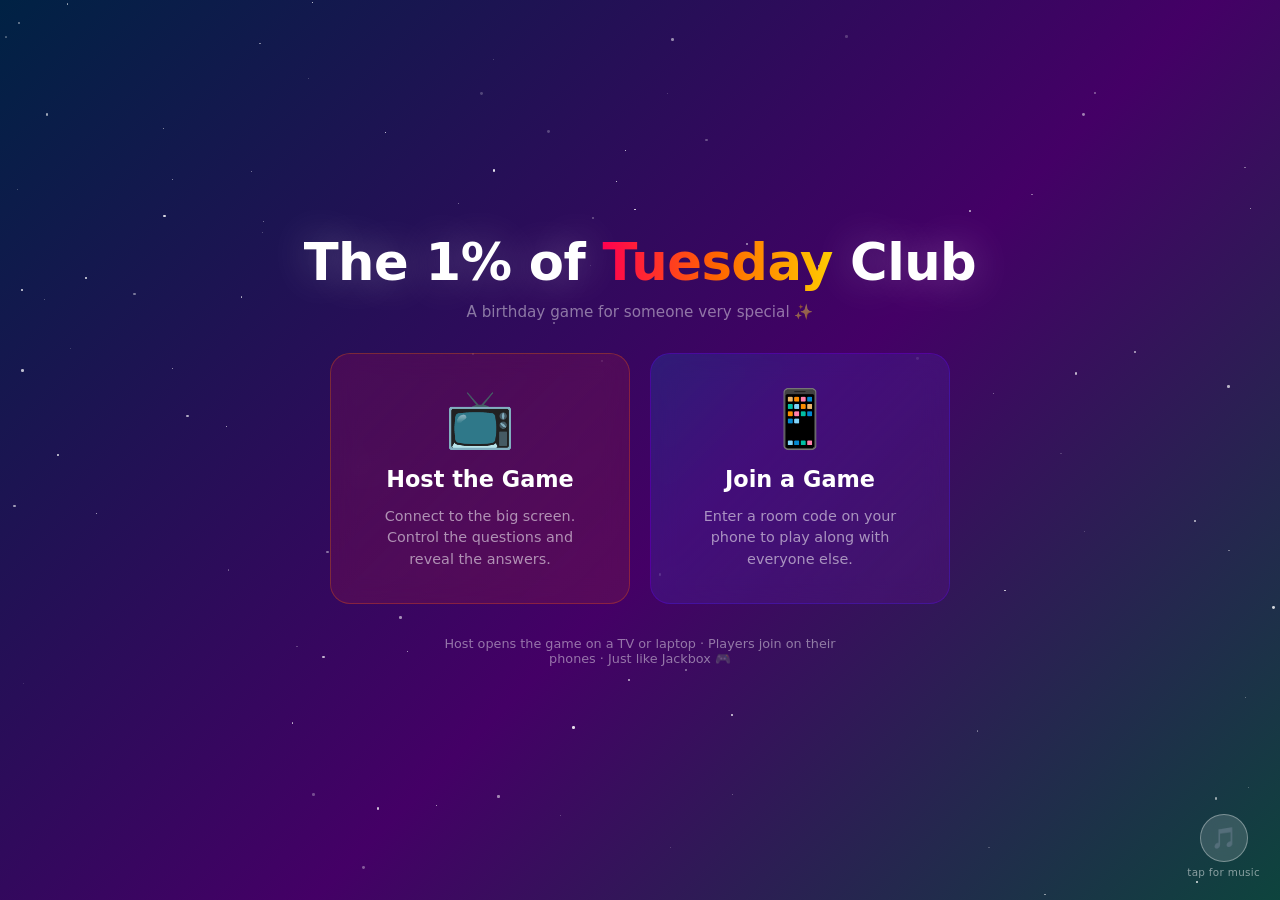
==== commit a2bcb391: "Fix landing page music button and game music variant frequencies - Landing page: touchstart/mousedow" ====
--- a/1percent-tuesday/index.html
+++ b/1percent-tuesday/index.html
@@ -164,35 +164,47 @@
     const actx = new (window.AudioContext || window.webkitAudioContext)();
     let musicOn = false, musicInterval = null, musicStep = 0;
 
-    // Gentle funky groove — A major pentatonic, 170ms 16th-note steps (~88 BPM)
-    // Four layers: syncopated melody, answering counter-melody, walking bass, slow pad
-
-    // Main melody — lots of notes, syncopated
-    const MELODY = [
-      440,  0, 554,  0, 659,554,  0,440,
-      659,  0, 740,659,  0,554,440,  0,
-      659,740, 880,  0, 740,659,  0,554,
-      440,659, 880,740,   0,659,554,  0
+    // ── 70s soul/funk inspired original groove ──
+    // F major, 110 BPM 16th-note grid (136ms/step)
+    // Kick · snare · hi-hat · walking bass · soulful melody · counter · chord stabs
+
+    const STEP_MS = 136;
+
+    // Drums
+    const KICK  = [1,0,0,0,1,0,0,0,1,0,0,0,1,0,1,0, 1,0,0,0,1,0,0,0,1,0,0,0,1,0,1,0];
+    const SNARE = [0,0,0,0,1,0,0,1,0,0,0,0,1,0,0,0, 0,0,0,0,1,0,0,1,0,0,0,0,1,0,0,0];
+    const HIHAT = [1,0,1,0,1,0,1,0,1,0,1,0,1,0,1,0, 1,0,1,0,1,0,1,0,1,0,1,0,1,0,1,0];
+    const OHAT  = [0,0,0,0,0,1,0,0,0,0,0,0,0,1,0,0, 0,0,0,0,0,1,0,0,0,0,0,0,0,1,0,0];
+
+    // Bass — F2=87.3 G2=98 A2=110 Bb2=116.5 C3=130.8
+    const BASS = [
+       87.3,0,0,87.3,  0, 98,  0,  0,
+       87.3,0,110,  0,130.8,0,110,  0,
+         98,0,0,87.3,   0,  0,110,  0,
+       87.3,0,130.8,110, 0, 98, 87.3,0
     ];
-    // Counter-melody — answers the main melody
-    const COUNTER = [
-        0,  0,  0,  0, 440,  0,  0,330,
-        0,  0, 523,  0,   0,440,  0,  0,
-      440,  0,   0,  0, 554,  0,  0,440,
-        0,440,   0,523,   0,  0,440,  0
+
+    // Soulful melody — F4=349 G4=392 A4=440 Bb4=466 C5=523 D5=587 F5=698
+    const MEL = [
+      349,  0,  0,  0, 523,  0,440,  0,
+        0,392,349,  0,   0,  0,523,  0,
+      440,  0,466,  0, 523,  0,587,  0,
+      523,  0,440,  0, 349,  0,  0,  0
     ];
-    // Walking bass — funky & active
-    const BASS = [
-      110,  0,92.5,  0,87.3,  0,  98,  0,
-     82.4,  0,87.3,  0,  98,  0,87.3,  0,
-      110,  0,  98,  0,87.3,  0,92.5,  0,
-      110,92.5,87.3, 0,82.4,87.3,  98,  0
+
+    // Counter-melody (call & response)
+    const CTR = [
+        0,  0,  0,  0,   0,  0,  0,  0,
+      698,  0,587,  0,   0,523,  0,  0,
+        0,  0,  0,  0,   0,  0,  0,  0,
+      587,  0,523,  0, 466,  0,  0,  0
     ];
-    // Slow pad — harmonic foundation
-    const PAD = [
-      220,0,0,0,0,0,0,0,  0,0,0,0,261,0,0,0,
-      220,0,0,0,0,0,0,0,  294,0,0,0,261,0,0,0
-    ];
+
+    // Chord stab positions (play F+A+C = 349+440+523 together, short & punchy)
+    const STAB = [0,0,0,0,0,0,0,0,1,0,0,0,0,0,0,0, 0,0,0,0,0,0,0,0,1,0,0,0,0,0,0,0];
+
+    // Slow pad (harmony)
+    const PAD  = [175,0,0,0,0,0,0,0,0,0,0,0,220,0,0,0, 175,0,0,0,0,0,0,0,261,0,0,0,220,0,0,0];
 
     function lp_note(freq, vol, dur, type='sine') {
       if (actx.state !== 'running') return;
@@ -201,9 +213,37 @@
       o.connect(g); g.connect(actx.destination);
       o.type = type; o.frequency.value = freq;
       g.gain.setValueAtTime(0, t);
-      g.gain.linearRampToValueAtTime(vol, t + 0.018);
+      g.gain.linearRampToValueAtTime(vol, t + 0.012);
       g.gain.exponentialRampToValueAtTime(0.001, t + dur);
       o.start(t); o.stop(t + dur + 0.04);
+    }
+
+    function lp_kick() {
+      if (actx.state !== 'running') return;
+      const t = actx.currentTime;
+      const o = actx.createOscillator(), g = actx.createGain();
+      o.connect(g); g.connect(actx.destination);
+      o.frequency.setValueAtTime(160, t);
+      o.frequency.exponentialRampToValueAtTime(0.001, t + 0.32);
+      g.gain.setValueAtTime(0.38, t);
+      g.gain.exponentialRampToValueAtTime(0.001, t + 0.32);
+      o.start(t); o.stop(t + 0.36);
+    }
+
+    function lp_noise(vol, dur, hp) {
+      if (actx.state !== 'running') return;
+      const t = actx.currentTime;
+      const n = Math.ceil(actx.sampleRate * dur);
+      const buf = actx.createBuffer(1, n, actx.sampleRate);
+      const d = buf.getChannelData(0);
+      for (let i = 0; i < n; i++) d[i] = Math.random() * 2 - 1;
+      const src = actx.createBufferSource(); src.buffer = buf;
+      const f = actx.createBiquadFilter(); f.type = 'highpass'; f.frequency.value = hp;
+      const g = actx.createGain();
+      src.connect(f); f.connect(g); g.connect(actx.destination);
+      g.gain.setValueAtTime(vol, t);
+      g.gain.exponentialRampToValueAtTime(0.001, t + dur);
+      src.start(t); src.stop(t + dur + 0.02);
     }
 
     function startMusicLoop() {
@@ -215,14 +255,17 @@
       document.getElementById('music-btn').style.animation = 'none';
       musicInterval = setInterval(() => {
         const s = musicStep % 32;
-        if (MELODY[s])  lp_note(MELODY[s],  0.052, 0.26);
-        if (COUNTER[s]) lp_note(COUNTER[s], 0.028, 0.26);
-        if (BASS[s])    lp_note(BASS[s],    0.048, 0.36, 'triangle');
-        if (PAD[s])     lp_note(PAD[s],     0.030, 0.90, 'triangle');
-        // Sparkle: soft octave on strong melody beats
-        if (MELODY[s] && s % 8 === 0) lp_note(MELODY[s] * 2, 0.018, 0.18);
+        if (KICK[s])  lp_kick();
+        if (SNARE[s]) lp_noise(0.055, 0.10, 1800);
+        if (HIHAT[s]) lp_noise(0.018, 0.03, 9000);
+        if (OHAT[s])  lp_noise(0.030, 0.08, 7000);
+        if (BASS[s])  lp_note(BASS[s], 0.055, 0.28, 'triangle');
+        if (MEL[s])   lp_note(MEL[s],  0.048, 0.22);
+        if (CTR[s])   lp_note(CTR[s],  0.030, 0.22);
+        if (PAD[s])   lp_note(PAD[s],  0.028, 0.85, 'triangle');
+        if (STAB[s])  { lp_note(349, 0.038, 0.10, 'sawtooth'); lp_note(440, 0.032, 0.10, 'sawtooth'); lp_note(523, 0.028, 0.10, 'sawtooth'); }
         musicStep++;
-      }, 170);
+      }, STEP_MS);
     }
 
     function stopLandingMusic() {
@@ -233,18 +276,18 @@
       document.getElementById('music-btn').style.animation = 'musicPulse 2s ease-in-out infinite';
     }
 
-    // Unlock AudioContext on the earliest possible gesture (before navigation fires)
-    function unlockAndPlay() {
-      actx.resume().then(() => { if (!musicOn) startMusicLoop(); });
-    }
-    document.addEventListener('touchstart', unlockAndPlay, { once: true, passive: true });
-    document.addEventListener('mousedown',  unlockAndPlay, { once: true });
-
-    // Manual toggle button
+    // Unlock AudioContext on the earliest gesture (autoplay policy)
+    // ONLY unlocks — does NOT start music, to avoid conflicting with the button click
+    document.addEventListener('touchstart', () => actx.resume(), { once: true, passive: true });
+    document.addEventListener('mousedown',  () => actx.resume(), { once: true });
+
+    // Music button — sole start/stop control
     document.getElementById('music-btn').addEventListener('click', e => {
       e.stopPropagation();
-      if (musicOn) { stopLandingMusic(); }
-      else { actx.resume().then(startMusicLoop); }
+      actx.resume().then(() => {
+        if (musicOn) { stopLandingMusic(); }
+        else { startMusicLoop(); }
+      });
     });
   </script>
 </body>
